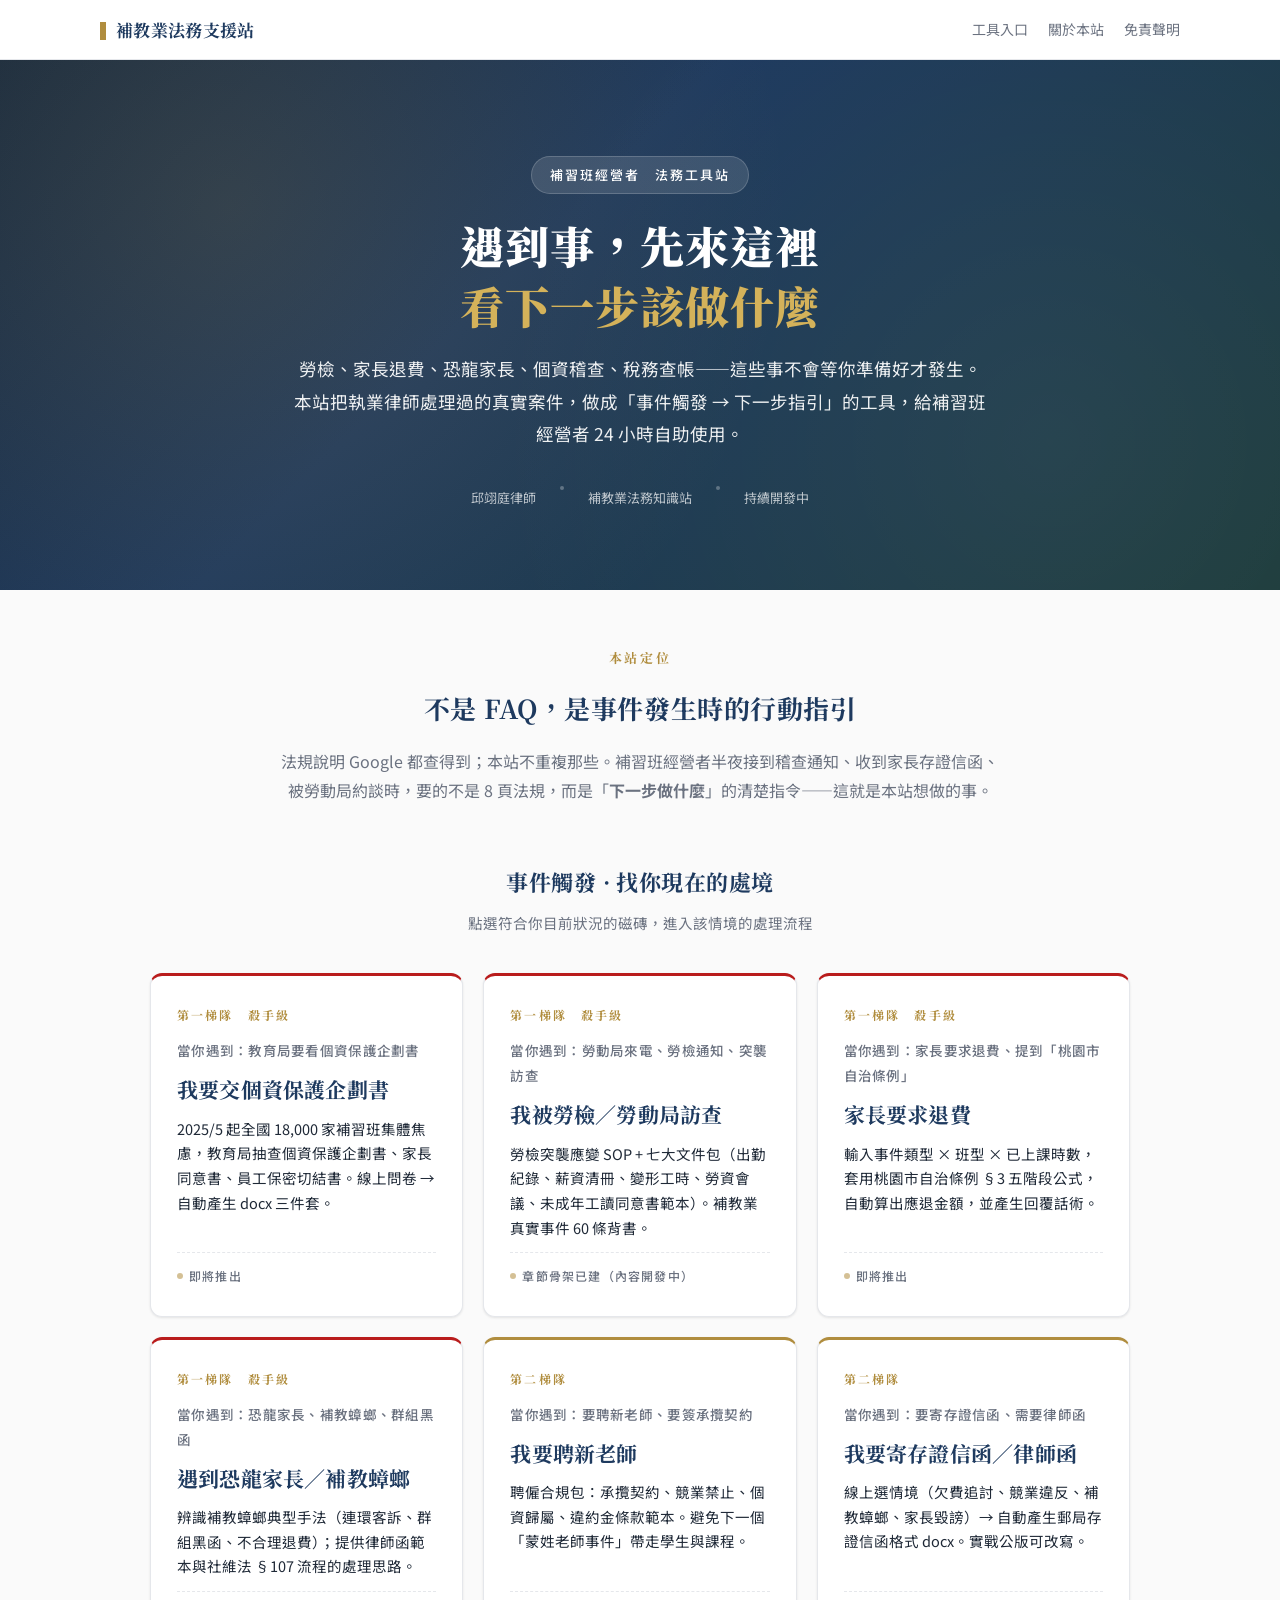
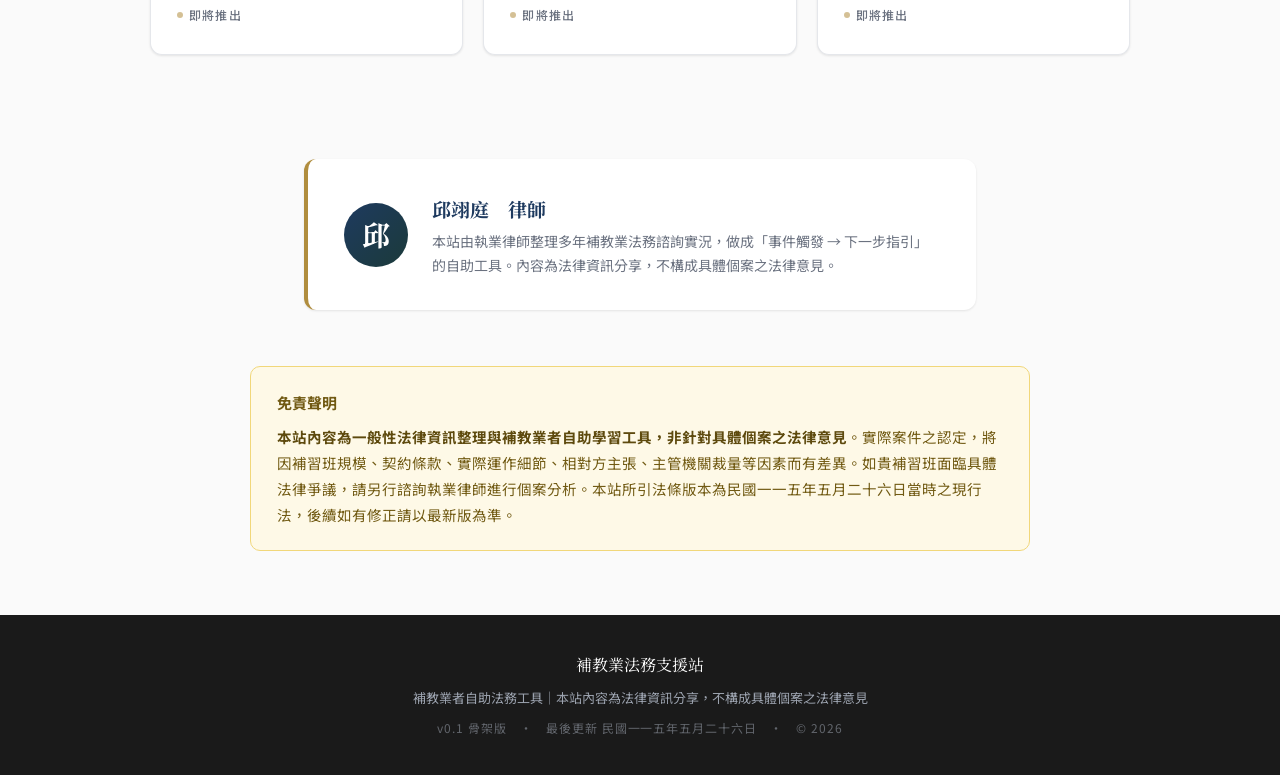
==== index.html @ 1965149a "v0.1 骨架版" ====
<!DOCTYPE html>
<html lang="zh-Hant">
<head>
<meta charset="UTF-8">
<meta name="viewport" content="width=device-width, initial-scale=1.0">
<meta name="description" content="補教業法務支援站——專為補習班經營者設計的法務工具站。遇到勞檢、家長退費、恐龍家長、個資爭議、稅務查帳時，這裡告訴你下一步要做什麼。">
<meta name="keywords" content="補教業,補習班,法務,勞檢,退費,個資,恐龍家長,聘僱,存證信函,稅務,著作權">
<title>補教業法務支援站｜遇事即用的法務工具</title>

<meta property="og:title" content="補教業法務支援站">
<meta property="og:description" content="遇到勞檢、家長退費、恐龍家長、個資爭議？這裡告訴你下一步要做什麼。">
<meta property="og:type" content="website">

<link rel="preconnect" href="https://fonts.googleapis.com">
<link rel="preconnect" href="https://fonts.gstatic.com" crossorigin>
<link href="https://fonts.googleapis.com/css2?family=Noto+Sans+TC:wght@400;500;700&family=Noto+Serif+TC:wght@500;700;900&display=swap" rel="stylesheet">

<style>
:root {
  --color-primary: #1e3a5f;
  --color-primary-dark: #142840;
  --color-primary-light: #2c4f7c;
  --color-secondary: #1b3a3a;
  --color-accent: #b08d3e;
  --color-accent-light: #d4b25a;
  --color-warn: #b91c1c;
  --color-warn-bg: #fef2f2;
  --color-ok: #15803d;
  --color-ok-bg: #f0fdf4;
  --color-test: #92400e;
  --color-test-bg: #fef3c7;
  --color-bg: #fafafa;
  --color-bg-card: #ffffff;
  --color-text: #1f2937;
  --color-text-muted: #6b7280;
  --color-border: #e5e7eb;
  --font-sans: 'Noto Sans TC', -apple-system, BlinkMacSystemFont, 'PingFang TC', 'Microsoft JhengHei', sans-serif;
  --font-serif: 'Noto Serif TC', 'Songti TC', 'PMingLiU', serif;
  --shadow-sm: 0 1px 2px rgba(0,0,0,0.04);
  --shadow-md: 0 1px 3px rgba(0,0,0,0.06), 0 1px 2px rgba(0,0,0,0.04);
  --shadow-lg: 0 10px 25px rgba(0,0,0,0.08), 0 4px 10px rgba(0,0,0,0.04);
}

* { box-sizing: border-box; margin: 0; padding: 0; }
html { scroll-behavior: smooth; }
body {
  font-family: var(--font-sans);
  font-size: 16px;
  line-height: 1.85;
  color: var(--color-text);
  background: var(--color-bg);
  -webkit-font-smoothing: antialiased;
  -moz-osx-font-smoothing: grayscale;
}
a { color: var(--color-primary); }

/* ========== 測試版橫幅 ========== */
.test-banner {
  background: var(--color-test-bg);
  color: var(--color-test);
  border-bottom: 1px solid #f1d77a;
  padding: 8px 24px;
  text-align: center;
  font-size: 13px;
  font-weight: 500;
  letter-spacing: 0.05em;
}
.test-banner strong { font-weight: 700; }

/* ========== navbar ========== */
.navbar {
  position: sticky;
  top: 0;
  background: rgba(255,255,255,0.96);
  backdrop-filter: blur(12px);
  -webkit-backdrop-filter: blur(12px);
  border-bottom: 1px solid var(--color-border);
  z-index: 100;
  padding: 14px 24px;
}
.navbar-inner {
  max-width: 1080px;
  margin: 0 auto;
  display: flex;
  justify-content: space-between;
  align-items: center;
  gap: 16px;
  flex-wrap: wrap;
}
.brand {
  font-family: var(--font-serif);
  font-weight: 700;
  color: var(--color-primary);
  font-size: 17px;
  letter-spacing: 0.02em;
}
.brand .brand-mark {
  display: inline-block;
  width: 6px;
  height: 18px;
  background: var(--color-accent);
  margin-right: 10px;
  vertical-align: -3px;
}
.nav-links {
  display: flex;
  gap: 20px;
  font-size: 14px;
  color: var(--color-text-muted);
}
.nav-links a {
  text-decoration: none;
  color: inherit;
  transition: color 0.15s;
}
.nav-links a:hover { color: var(--color-primary); }

/* ========== hero ========== */
.hero {
  background: linear-gradient(135deg, var(--color-primary-dark) 0%, var(--color-primary) 40%, var(--color-secondary) 100%);
  color: white;
  padding: 96px 24px 80px;
  text-align: center;
  position: relative;
  overflow: hidden;
}
.hero::before {
  content: '';
  position: absolute;
  inset: 0;
  background-image:
    radial-gradient(circle at 18% 28%, rgba(176, 141, 62, 0.18) 0%, transparent 50%),
    radial-gradient(circle at 82% 72%, rgba(255, 255, 255, 0.05) 0%, transparent 50%);
  pointer-events: none;
}
.hero-inner { position: relative; max-width: 860px; margin: 0 auto; }
.hero-logo {
  width: 88px;
  height: 88px;
  margin: 0 auto 24px;
  border: 2px dashed rgba(255,255,255,0.35);
  border-radius: 50%;
  display: flex;
  align-items: center;
  justify-content: center;
  color: rgba(255,255,255,0.5);
  font-size: 12px;
  letter-spacing: 0.1em;
}
.hero-tag {
  display: inline-block;
  background: rgba(255,255,255,0.12);
  border: 1px solid rgba(255,255,255,0.18);
  padding: 6px 18px;
  border-radius: 999px;
  font-size: 13px;
  letter-spacing: 0.15em;
  margin-bottom: 22px;
  font-weight: 500;
}
.hero h1 {
  font-family: var(--font-serif);
  font-size: 44px;
  font-weight: 900;
  line-height: 1.35;
  margin-bottom: 18px;
  letter-spacing: 0.02em;
}
.hero h1 .accent { color: var(--color-accent-light); }
.hero .lead {
  font-size: 17.5px;
  line-height: 1.85;
  opacity: 0.92;
  max-width: 700px;
  margin: 0 auto;
}
.hero-meta {
  margin-top: 36px;
  display: flex;
  justify-content: center;
  gap: 24px;
  font-size: 13px;
  opacity: 0.7;
  flex-wrap: wrap;
}
.hero-meta span { display: flex; align-items: center; gap: 6px; }
.hero-meta .dot { width: 4px; height: 4px; background: white; opacity: 0.4; border-radius: 50%; }

/* ========== 引言區 ========== */
.intro {
  max-width: 780px;
  margin: 0 auto;
  padding: 56px 24px 0;
  text-align: center;
}
.intro-label {
  font-family: var(--font-serif);
  font-size: 13px;
  letter-spacing: 0.2em;
  color: var(--color-accent);
  font-weight: 700;
  margin-bottom: 14px;
}
.intro h2 {
  font-family: var(--font-serif);
  font-size: 26px;
  color: var(--color-primary);
  font-weight: 700;
  margin-bottom: 14px;
  letter-spacing: 0.02em;
}
.intro p {
  font-size: 16px;
  line-height: 1.85;
  color: var(--color-text-muted);
}

/* ========== 磁磚決策樹 ========== */
.tile-section {
  max-width: 1080px;
  margin: 0 auto;
  padding: 56px 24px 64px;
}
.tile-section-title {
  font-family: var(--font-serif);
  font-size: 22px;
  color: var(--color-primary);
  font-weight: 700;
  text-align: center;
  margin-bottom: 8px;
  letter-spacing: 0.02em;
}
.tile-section-sub {
  text-align: center;
  font-size: 14.5px;
  color: var(--color-text-muted);
  margin-bottom: 36px;
}
.tile-grid {
  display: grid;
  grid-template-columns: repeat(auto-fit, minmax(280px, 1fr));
  gap: 20px;
  max-width: 980px;
  margin: 0 auto;
}
.tile {
  background: white;
  border-radius: 12px;
  padding: 28px 26px;
  box-shadow: var(--shadow-md);
  border: 1px solid var(--color-border);
  position: relative;
  transition: transform 0.2s, box-shadow 0.2s;
  display: flex;
  flex-direction: column;
  gap: 12px;
  text-decoration: none;
  color: inherit;
  min-height: 180px;
}
.tile:hover {
  transform: translateY(-3px);
  box-shadow: var(--shadow-lg);
  border-color: var(--color-accent);
}
.tile-tier {
  font-family: var(--font-serif);
  font-size: 12px;
  letter-spacing: 0.18em;
  color: var(--color-accent);
  font-weight: 700;
}
.tile-when {
  font-size: 13.5px;
  color: var(--color-text-muted);
  font-weight: 500;
  letter-spacing: 0.02em;
}
.tile h3 {
  font-family: var(--font-serif);
  font-size: 21px;
  color: var(--color-primary);
  font-weight: 700;
  line-height: 1.4;
  letter-spacing: 0.01em;
}
.tile-desc {
  font-size: 14.5px;
  line-height: 1.7;
  color: var(--color-text);
  flex-grow: 1;
}
.tile-status {
  display: inline-flex;
  align-items: center;
  gap: 6px;
  font-size: 12px;
  letter-spacing: 0.1em;
  color: var(--color-text-muted);
  padding-top: 12px;
  border-top: 1px dashed var(--color-border);
  font-weight: 500;
}
.tile-status .dot {
  width: 6px;
  height: 6px;
  border-radius: 50%;
  background: var(--color-accent);
  opacity: 0.55;
}
.tile.tier-1 { border-top: 3px solid var(--color-warn); }
.tile.tier-2 { border-top: 3px solid var(--color-accent); }

/* ========== 律師署名區 ========== */
.lawyer-card {
  max-width: 720px;
  margin: 0 auto;
  padding: 40px 24px 0;
}
.lawyer-card-inner {
  background: white;
  border-radius: 12px;
  padding: 32px 36px;
  box-shadow: var(--shadow-md);
  border-left: 4px solid var(--color-accent);
  display: flex;
  gap: 24px;
  align-items: center;
  flex-wrap: wrap;
}
.lawyer-avatar {
  width: 64px;
  height: 64px;
  border-radius: 50%;
  background: linear-gradient(135deg, var(--color-primary), var(--color-secondary));
  color: white;
  font-family: var(--font-serif);
  font-size: 28px;
  font-weight: 700;
  display: flex;
  align-items: center;
  justify-content: center;
  flex-shrink: 0;
}
.lawyer-info { flex: 1; min-width: 200px; }
.lawyer-name {
  font-family: var(--font-serif);
  font-size: 19px;
  color: var(--color-primary);
  font-weight: 700;
  margin-bottom: 4px;
}
.lawyer-role {
  font-size: 14px;
  color: var(--color-text-muted);
  line-height: 1.7;
}

/* ========== 免責 ========== */
.disclaimer {
  background: #fef9e7;
  border: 1px solid #f1d77a;
  border-radius: 10px;
  padding: 22px 26px;
  margin: 56px auto 0;
  max-width: 780px;
  font-size: 14.5px;
  line-height: 1.8;
  color: #715a13;
}
.disclaimer strong { color: #5e4a0e; }
.disclaimer-title {
  font-weight: 700;
  display: block;
  margin-bottom: 8px;
  font-size: 15px;
}

/* ========== Footer ========== */
footer {
  background: #1a1a1a;
  color: #9ca3af;
  padding: 36px 24px;
  text-align: center;
  font-size: 13px;
  line-height: 1.8;
  margin-top: 64px;
}
footer .footer-brand {
  color: white;
  font-family: var(--font-serif);
  font-size: 16px;
  margin-bottom: 6px;
}
footer .footer-version {
  margin-top: 8px;
  opacity: 0.55;
  font-size: 12px;
  letter-spacing: 0.08em;
}

/* ========== 響應式 ========== */
@media (max-width: 720px) {
  .hero { padding: 64px 20px 56px; }
  .hero h1 { font-size: 30px; }
  .hero .lead { font-size: 16px; }
  .intro h2 { font-size: 22px; }
  .tile-grid { grid-template-columns: 1fr; gap: 14px; }
  .tile { padding: 22px 20px; min-height: auto; }
  .nav-links { display: none; }
  .lawyer-card-inner { padding: 24px; gap: 16px; }
  .test-banner { font-size: 12px; padding: 7px 16px; }
}

@media print {
  .navbar, footer, .test-banner { display: none; }
  body { background: white; }
  .hero { background: white; color: black; padding: 32px 0; }
  .hero::before { display: none; }
  .hero h1, .hero .lead, .hero-tag, .hero-meta { color: black; opacity: 1; }
  .tile { box-shadow: none; border: 1px solid #ccc; break-inside: avoid; }
}
</style>
</head>
<body>

<nav class="navbar">
  <div class="navbar-inner">
    <div class="brand"><span class="brand-mark"></span>補教業法務支援站</div>
    <div class="nav-links">
      <a href="#tiles">工具入口</a>
      <a href="#lawyer">關於本站</a>
      <a href="#disclaimer">免責聲明</a>
    </div>
  </div>
</nav>

<header class="hero">
  <div class="hero-inner">
    <div class="hero-tag">補習班經營者　法務工具站</div>
    <h1>遇到事，先來這裡<br><span class="accent">看下一步該做什麼</span></h1>
    <p class="lead">勞檢、家長退費、恐龍家長、個資稽查、稅務查帳——這些事不會等你準備好才發生。本站把執業律師處理過的真實案件，做成「事件觸發 → 下一步指引」的工具，給補習班經營者 24 小時自助使用。</p>
    <div class="hero-meta">
      <span>邱翊庭律師</span>
      <span class="dot"></span>
      <span>補教業法務知識站</span>
      <span class="dot"></span>
      <span>持續開發中</span>
    </div>
  </div>
</header>

<section class="intro">
  <div class="intro-label">本站定位</div>
  <h2>不是 FAQ，是事件發生時的行動指引</h2>
  <p>法規說明 Google 都查得到；本站不重複那些。補習班經營者半夜接到稽查通知、收到家長存證信函、被勞動局約談時，要的不是 8 頁法規，而是「<strong>下一步做什麼</strong>」的清楚指令——這就是本站想做的事。</p>
</section>

<section class="tile-section" id="tiles">
  <h2 class="tile-section-title">事件觸發 · 找你現在的處境</h2>
  <p class="tile-section-sub">點選符合你目前狀況的磁磚，進入該情境的處理流程</p>

  <div class="tile-grid">

    <a class="tile tier-1" href="./privacy-plan.html">
      <div class="tile-tier">第一梯隊　殺手級</div>
      <div class="tile-when">當你遇到：教育局要看個資保護企劃書</div>
      <h3>我要交個資保護企劃書</h3>
      <p class="tile-desc">2025/5 起全國 18,000 家補習班集體焦慮，教育局抽查個資保護企劃書、家長同意書、員工保密切結書。線上問卷 → 自動產生 docx 三件套。</p>
      <span class="tile-status"><span class="dot"></span>即將推出</span>
    </a>

    <a class="tile tier-1" href="./labor-check.html">
      <div class="tile-tier">第一梯隊　殺手級</div>
      <div class="tile-when">當你遇到：勞動局來電、勞檢通知、突襲訪查</div>
      <h3>我被勞檢／勞動局訪查</h3>
      <p class="tile-desc">勞檢突襲應變 SOP + 七大文件包（出勤紀錄、薪資清冊、變形工時、勞資會議、未成年工讀同意書範本）。補教業真實事件 60 條背書。</p>
      <span class="tile-status"><span class="dot"></span>章節骨架已建（內容開發中）</span>
    </a>

    <a class="tile tier-1" href="./refund-calc.html">
      <div class="tile-tier">第一梯隊　殺手級</div>
      <div class="tile-when">當你遇到：家長要求退費、提到「桃園市自治條例」</div>
      <h3>家長要求退費</h3>
      <p class="tile-desc">輸入事件類型 × 班型 × 已上課時數，套用桃園市自治條例 §3 五階段公式，自動算出應退金額，並產生回覆話術。</p>
      <span class="tile-status"><span class="dot"></span>即將推出</span>
    </a>

    <a class="tile tier-1" href="./parent-shield.html">
      <div class="tile-tier">第一梯隊　殺手級</div>
      <div class="tile-when">當你遇到：恐龍家長、補教蟑螂、群組黑函</div>
      <h3>遇到恐龍家長／補教蟑螂</h3>
      <p class="tile-desc">辨識補教蟑螂典型手法（連環客訴、群組黑函、不合理退費）；提供律師函範本與社維法 §107 流程的處理思路。</p>
      <span class="tile-status"><span class="dot"></span>即將推出</span>
    </a>

    <a class="tile tier-2" href="./hiring-pack.html">
      <div class="tile-tier">第二梯隊</div>
      <div class="tile-when">當你遇到：要聘新老師、要簽承攬契約</div>
      <h3>我要聘新老師</h3>
      <p class="tile-desc">聘僱合規包：承攬契約、競業禁止、個資歸屬、違約金條款範本。避免下一個「蒙姓老師事件」帶走學生與課程。</p>
      <span class="tile-status"><span class="dot"></span>即將推出</span>
    </a>

    <a class="tile tier-2" href="./legal-letter.html">
      <div class="tile-tier">第二梯隊</div>
      <div class="tile-when">當你遇到：要寄存證信函、需要律師函</div>
      <h3>我要寄存證信函／律師函</h3>
      <p class="tile-desc">線上選情境（欠費追討、競業違反、補教蟑螂、家長毀謗）→ 自動產生郵局存證信函格式 docx。實戰公版可改寫。</p>
      <span class="tile-status"><span class="dot"></span>即將推出</span>
    </a>

  </div>
</section>

<section class="lawyer-card" id="lawyer">
  <div class="lawyer-card-inner">
    <div class="lawyer-avatar">邱</div>
    <div class="lawyer-info">
      <div class="lawyer-name">邱翊庭　律師</div>
      <div class="lawyer-role">本站由執業律師整理多年補教業法務諮詢實況，做成「事件觸發 → 下一步指引」的自助工具。內容為法律資訊分享，不構成具體個案之法律意見。</div>
    </div>
  </div>
</section>

<div class="disclaimer" id="disclaimer">
  <span class="disclaimer-title">免責聲明</span>
  <strong>本站內容為一般性法律資訊整理與補教業者自助學習工具，非針對具體個案之法律意見</strong>。實際案件之認定，將因補習班規模、契約條款、實際運作細節、相對方主張、主管機關裁量等因素而有差異。如貴補習班面臨具體法律爭議，請另行諮詢執業律師進行個案分析。本站所引法條版本為民國一一五年五月二十六日當時之現行法，後續如有修正請以最新版為準。
</div>

<footer>
  <div class="footer-brand">補教業法務支援站</div>
  <p>補教業者自助法務工具｜本站內容為法律資訊分享，不構成具體個案之法律意見</p>
  <p class="footer-version">v0.1 骨架版　·　最後更新 民國一一五年五月二十六日　·　© 2026</p>
</footer>

</body>
</html>
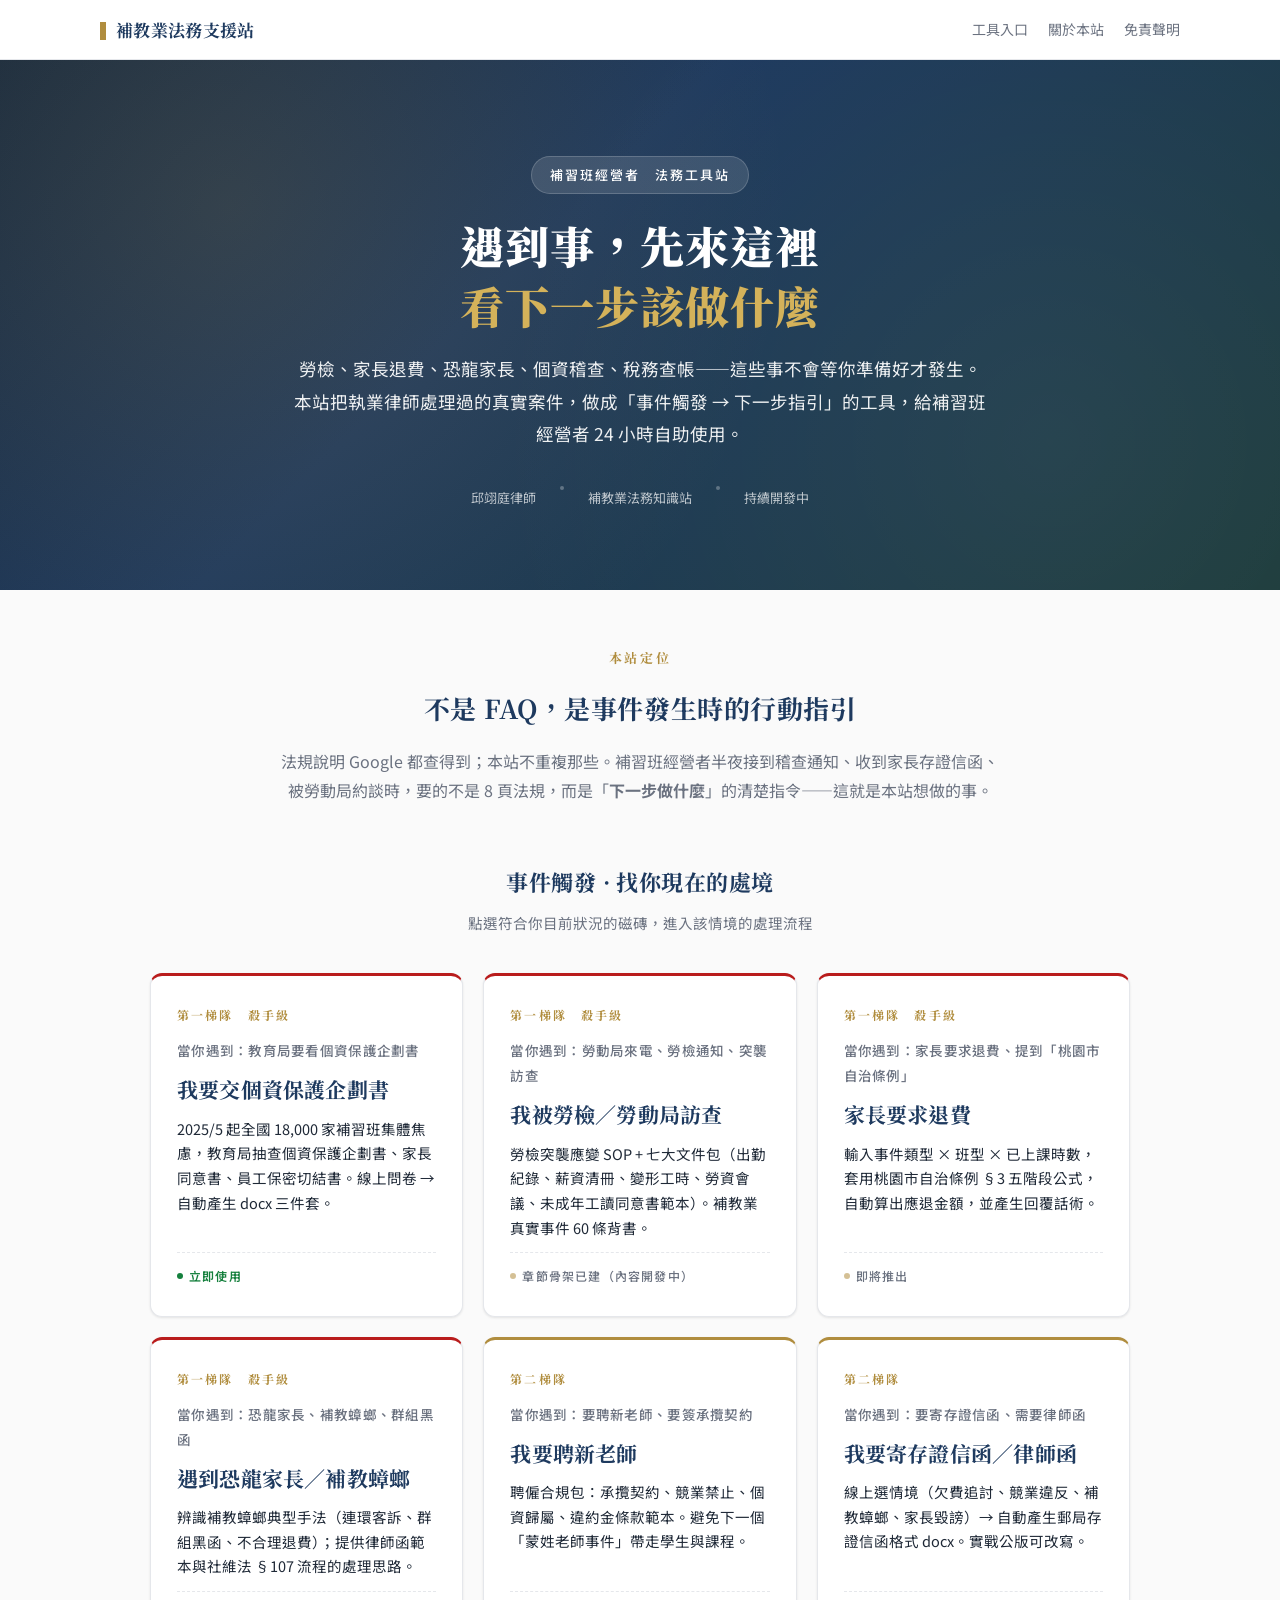
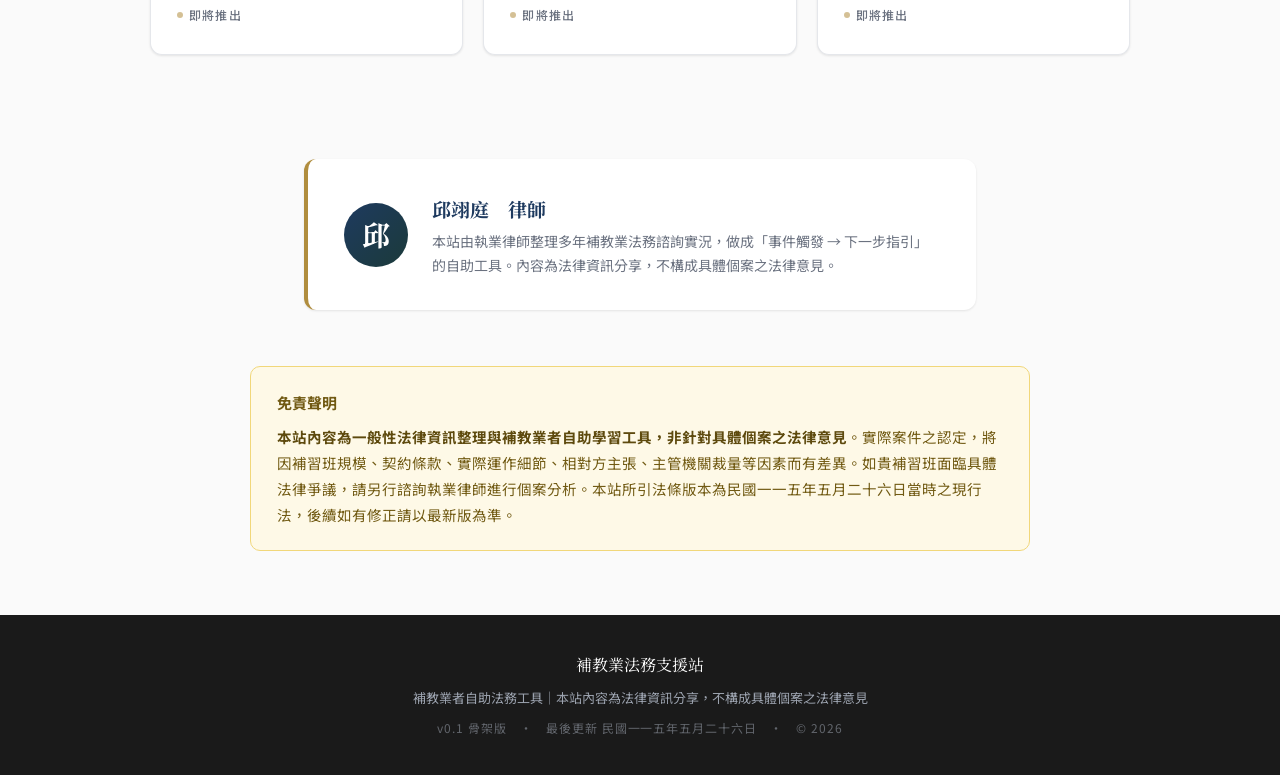
==== commit 3ee1fff3: "Activate privacy-plan tile (即將推出 → 立即使用)" ====
--- a/index.html
+++ b/index.html
@@ -308,6 +308,8 @@
   background: var(--color-accent);
   opacity: 0.55;
 }
+.tile-status.active { color: var(--color-ok); font-weight: 600; }
+.tile-status.active .dot { background: var(--color-ok); opacity: 1; }
 .tile.tier-1 { border-top: 3px solid var(--color-warn); }
 .tile.tier-2 { border-top: 3px solid var(--color-accent); }
 
@@ -467,7 +469,7 @@
       <div class="tile-when">當你遇到：教育局要看個資保護企劃書</div>
       <h3>我要交個資保護企劃書</h3>
       <p class="tile-desc">2025/5 起全國 18,000 家補習班集體焦慮，教育局抽查個資保護企劃書、家長同意書、員工保密切結書。線上問卷 → 自動產生 docx 三件套。</p>
-      <span class="tile-status"><span class="dot"></span>即將推出</span>
+      <span class="tile-status active"><span class="dot"></span>立即使用</span>
     </a>
 
     <a class="tile tier-1" href="./labor-check.html">
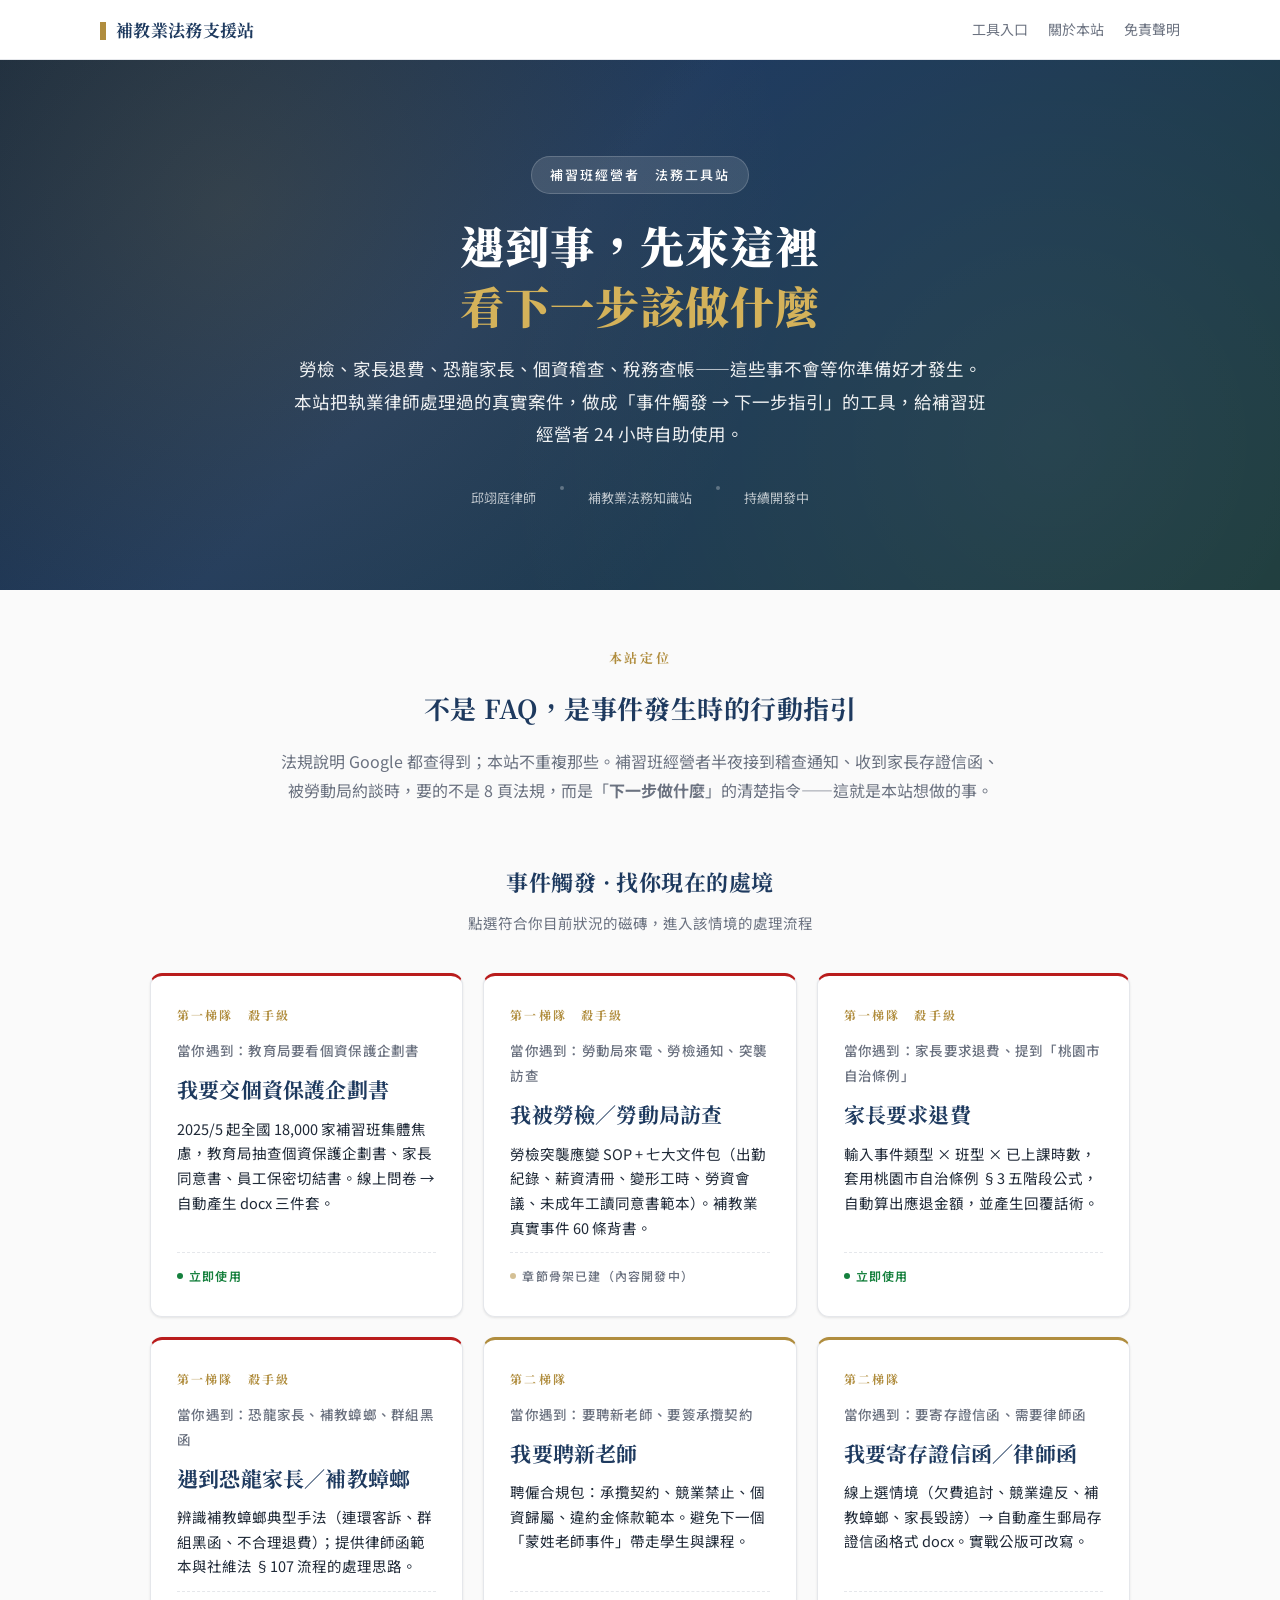
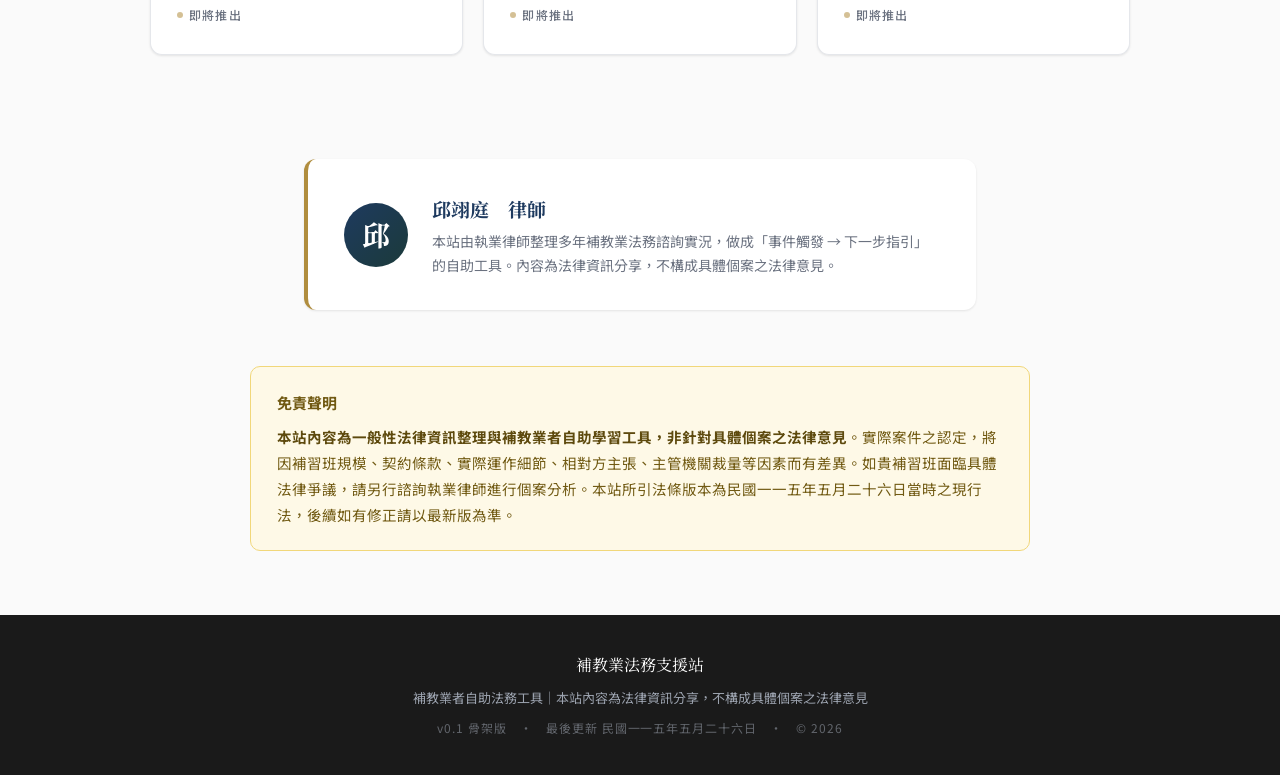
==== commit b4fdc1bb: "Add refund calculator + activate refund tile" ====
--- a/index.html
+++ b/index.html
@@ -485,7 +485,7 @@
       <div class="tile-when">當你遇到：家長要求退費、提到「桃園市自治條例」</div>
       <h3>家長要求退費</h3>
       <p class="tile-desc">輸入事件類型 × 班型 × 已上課時數，套用桃園市自治條例 §3 五階段公式，自動算出應退金額，並產生回覆話術。</p>
-      <span class="tile-status"><span class="dot"></span>即將推出</span>
+      <span class="tile-status active"><span class="dot"></span>立即使用</span>
     </a>
 
     <a class="tile tier-1" href="./parent-shield.html">
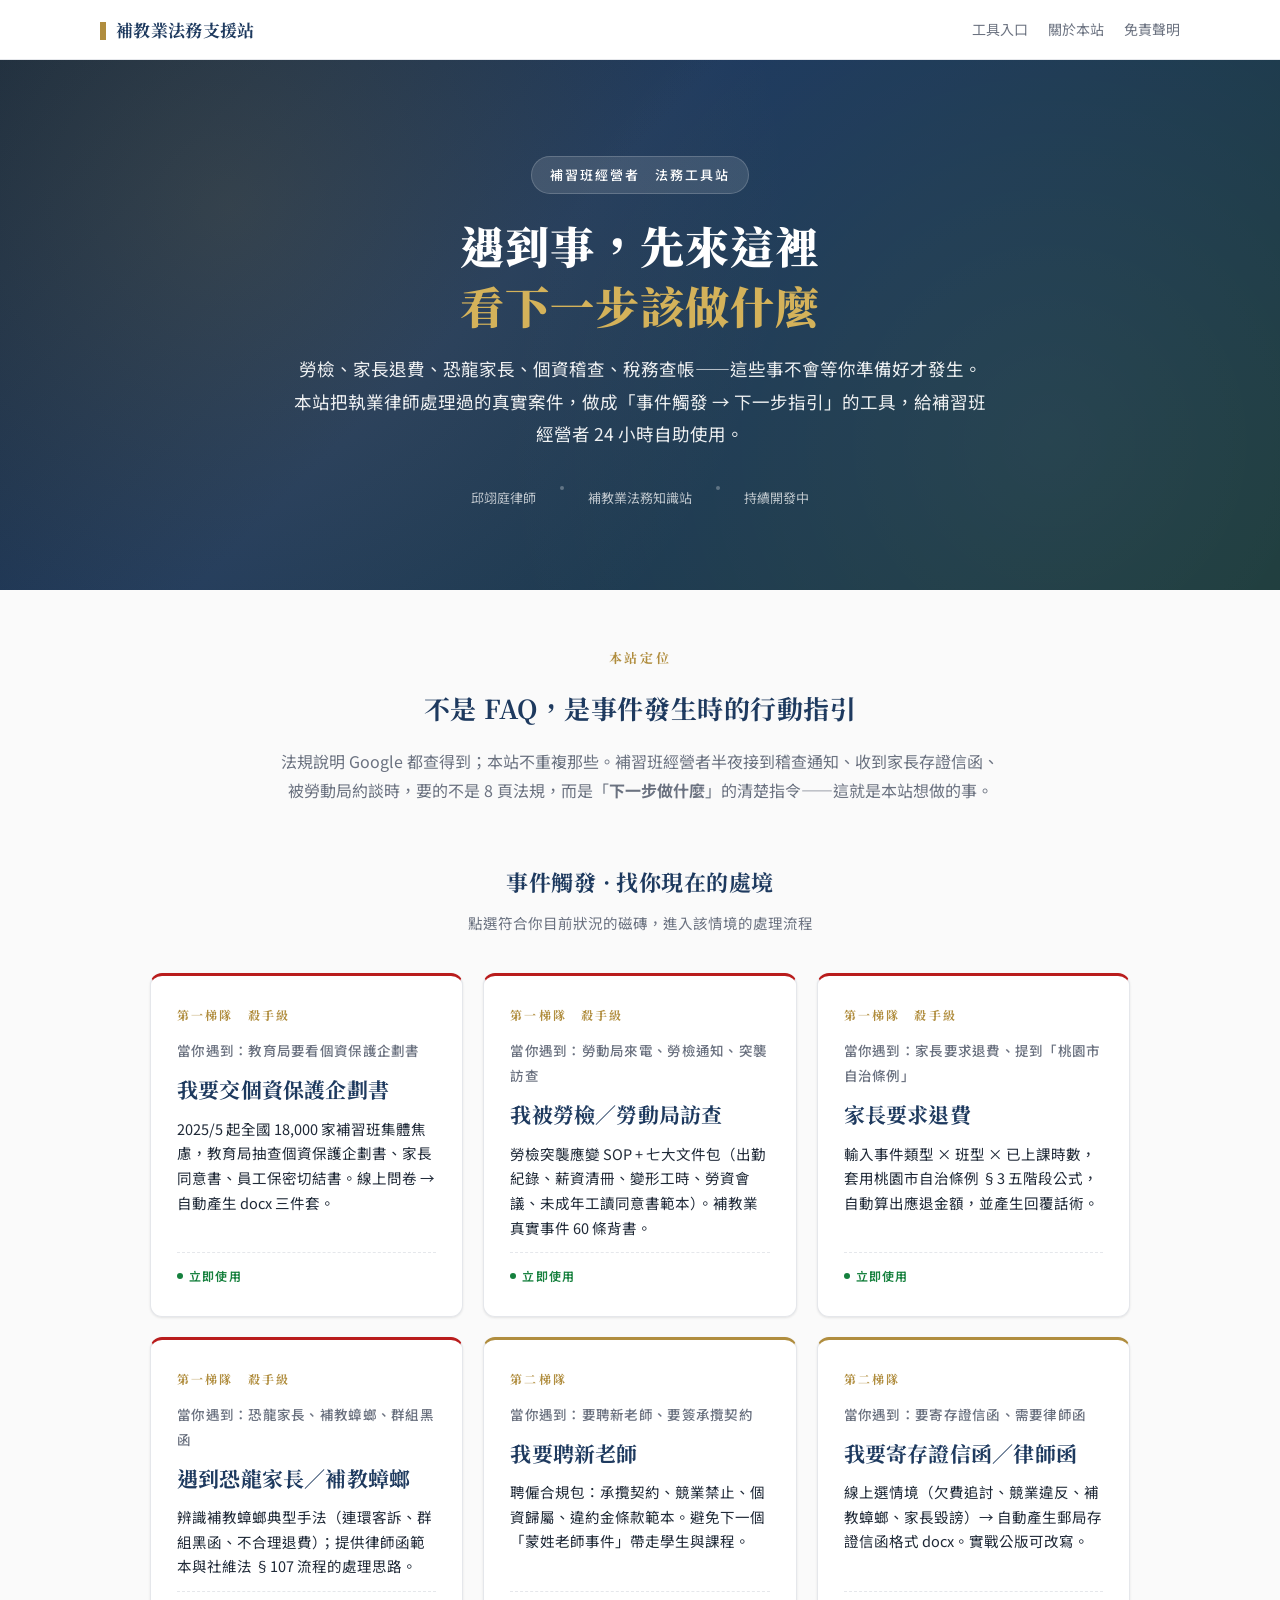
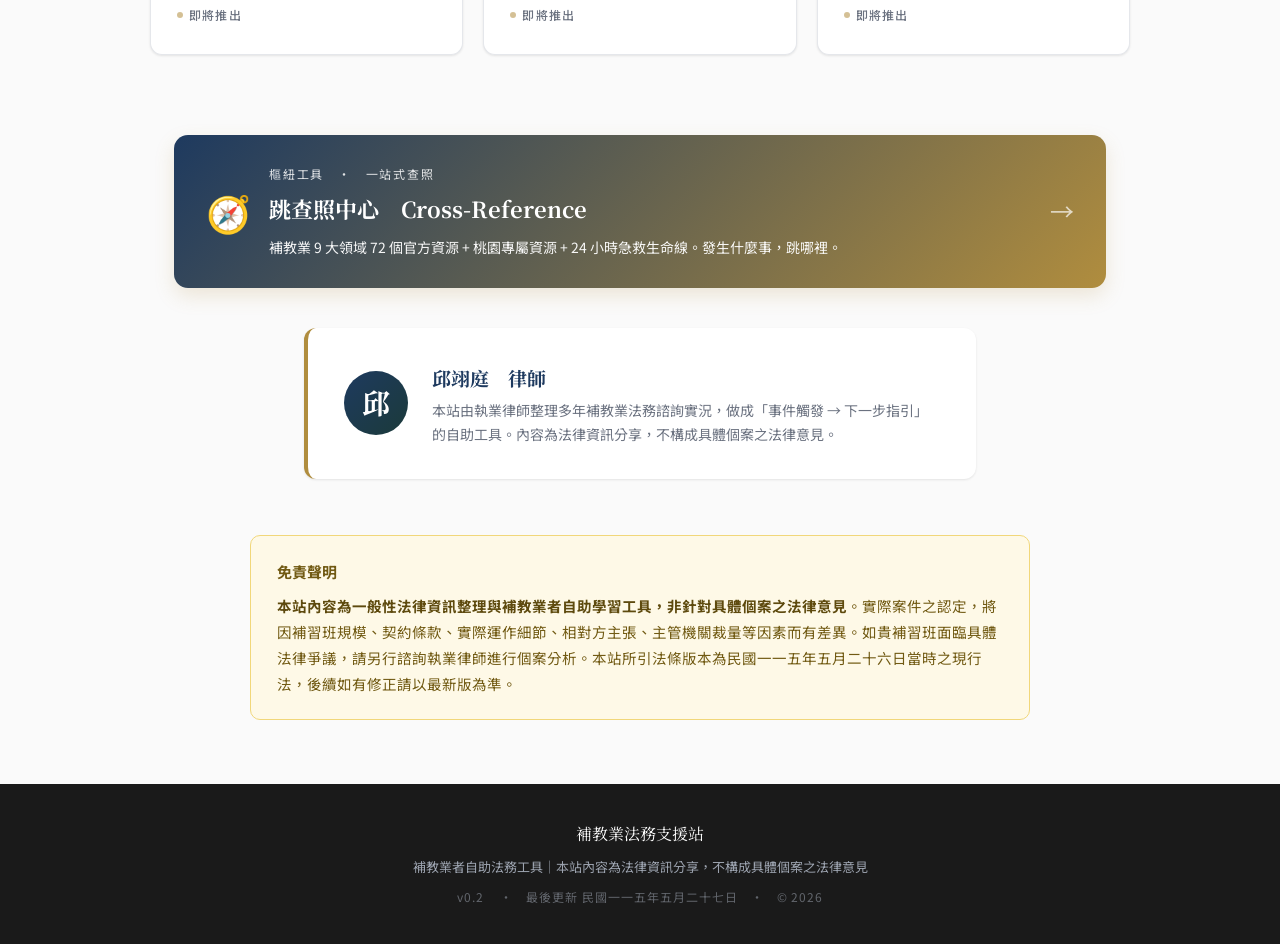
==== commit 2daa84ba: "W83e: labor v1.0 完整版 + 新增 cross-check 跳查照中心 + index v0.2 - labor-check.html: 用 A2 DR 18,909 字填實 7 章（" ====
--- a/index.html
+++ b/index.html
@@ -477,7 +477,7 @@
       <div class="tile-when">當你遇到：勞動局來電、勞檢通知、突襲訪查</div>
       <h3>我被勞檢／勞動局訪查</h3>
       <p class="tile-desc">勞檢突襲應變 SOP + 七大文件包（出勤紀錄、薪資清冊、變形工時、勞資會議、未成年工讀同意書範本）。補教業真實事件 60 條背書。</p>
-      <span class="tile-status"><span class="dot"></span>章節骨架已建（內容開發中）</span>
+      <span class="tile-status active"><span class="dot"></span>立即使用</span>
     </a>
 
     <a class="tile tier-1" href="./refund-calc.html">
@@ -513,6 +513,21 @@
     </a>
 
   </div>
+</section>
+
+<!-- 跳查照中心橫向入口（樞紐工具，不屬於事件觸發磁磚） -->
+<section style="max-width: 980px; margin: 16px auto 0; padding: 0 24px;">
+  <a href="./cross-check.html" style="display: block; background: linear-gradient(135deg, #1e3a5f 0%, #b08d3e 100%); color: white; padding: 28px 32px; border-radius: 14px; text-decoration: none; box-shadow: 0 8px 20px rgba(176,141,62,0.18); transition: transform 0.15s, box-shadow 0.15s;" onmouseover="this.style.transform='translateY(-2px)';this.style.boxShadow='0 12px 28px rgba(176,141,62,0.28)'" onmouseout="this.style.transform='translateY(0)';this.style.boxShadow='0 8px 20px rgba(176,141,62,0.18)'">
+    <div style="display: flex; align-items: center; gap: 18px; flex-wrap: wrap;">
+      <div style="font-size: 36px; line-height: 1;">🧭</div>
+      <div style="flex: 1; min-width: 240px;">
+        <div style="font-size: 12px; letter-spacing: 0.15em; opacity: 0.85; margin-bottom: 4px;">樞紐工具　·　一站式查照</div>
+        <div style="font-family: 'Noto Serif TC', serif; font-size: 22px; font-weight: 700; margin-bottom: 6px;">跳查照中心　Cross-Reference</div>
+        <div style="font-size: 14px; line-height: 1.7; opacity: 0.95;">補教業 9 大領域 72 個官方資源 + 桃園專屬資源 + 24 小時急救生命線。發生什麼事，跳哪裡。</div>
+      </div>
+      <div style="font-size: 24px; opacity: 0.7;">→</div>
+    </div>
+  </a>
 </section>
 
 <section class="lawyer-card" id="lawyer">
@@ -533,7 +548,7 @@
 <footer>
   <div class="footer-brand">補教業法務支援站</div>
   <p>補教業者自助法務工具｜本站內容為法律資訊分享，不構成具體個案之法律意見</p>
-  <p class="footer-version">v0.1 骨架版　·　最後更新 民國一一五年五月二十六日　·　© 2026</p>
+  <p class="footer-version">v0.2 　·　最後更新 民國一一五年五月二十七日　·　© 2026</p>
 </footer>
 
 </body>
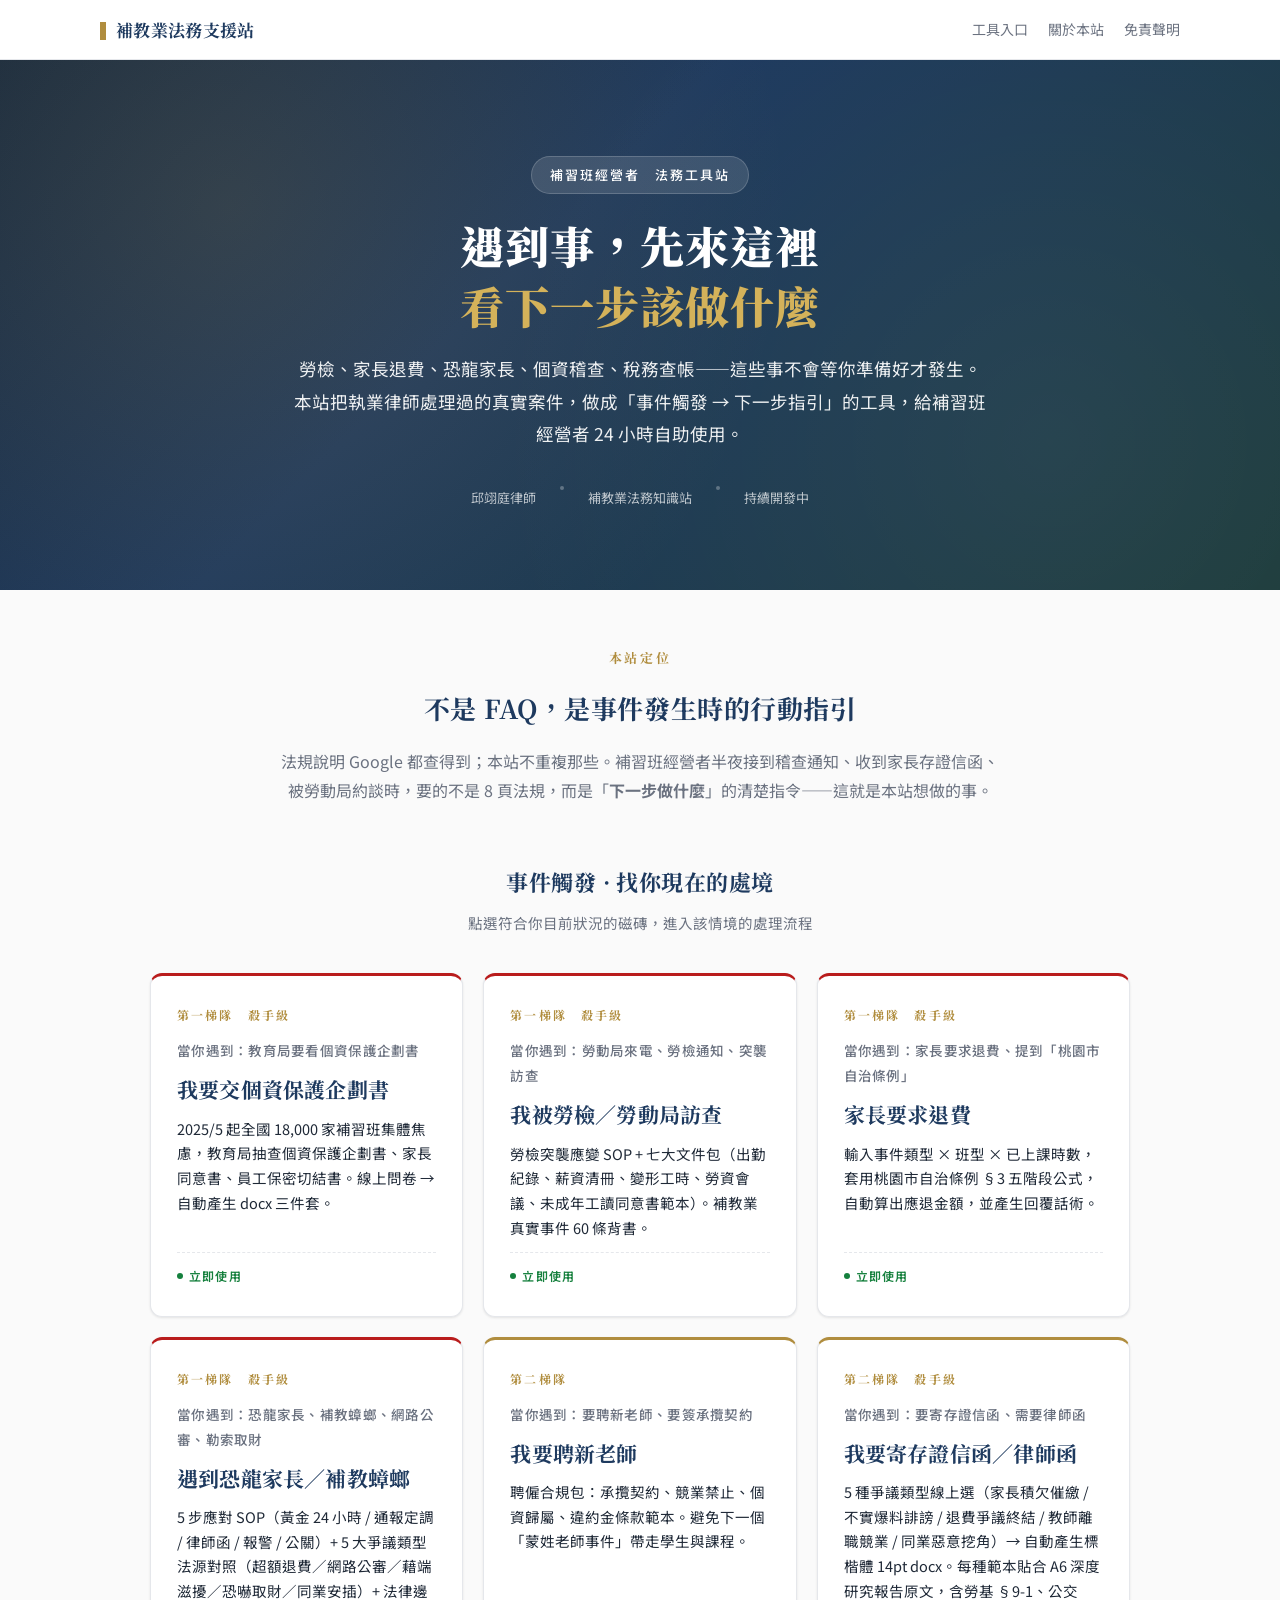
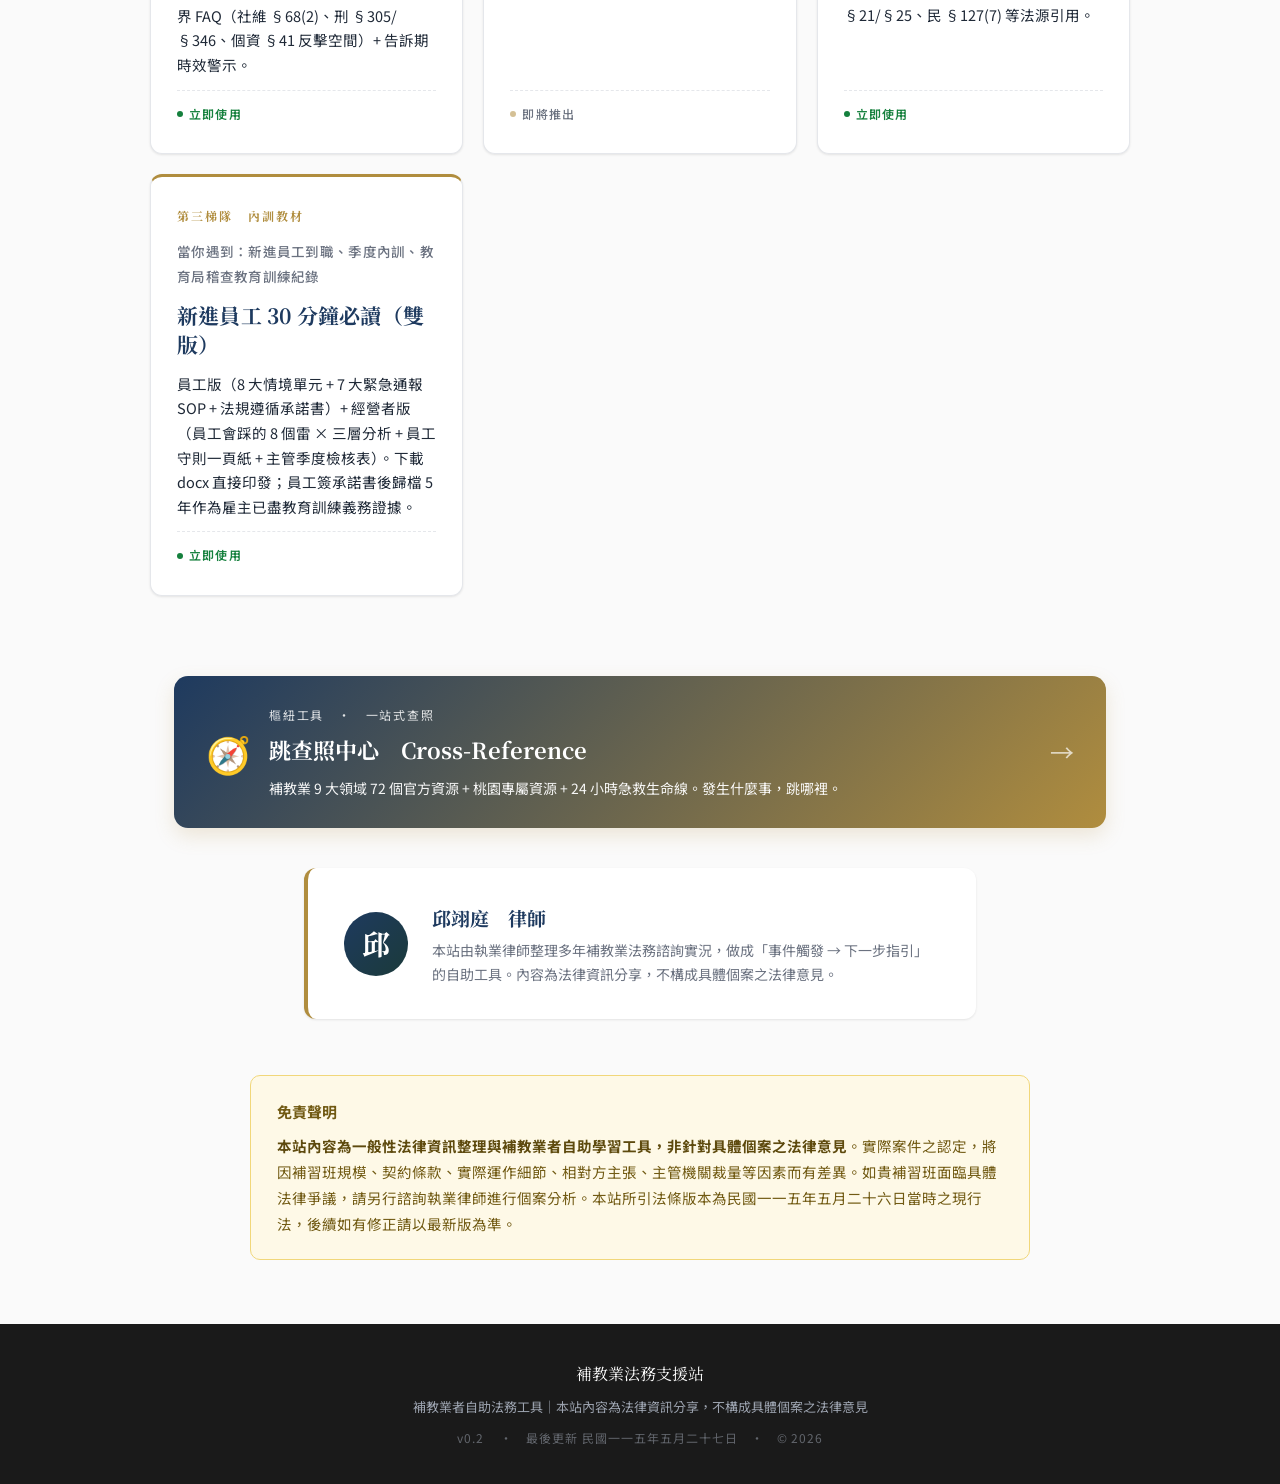
==== commit 8c7bafa7: "W84 新增三個工具頁：D 恐龍家長指南／A6 律師函產生器／B1 新進員工必讀 - dragon-parent.html：恐龍家長／補教蟑螂應對指南（5 步 SOP + 5 大爭議卡 + 法律邊界 " ====
--- a/index.html
+++ b/index.html
@@ -488,12 +488,12 @@
       <span class="tile-status active"><span class="dot"></span>立即使用</span>
     </a>
 
-    <a class="tile tier-1" href="./parent-shield.html">
+    <a class="tile tier-1" href="./dragon-parent.html">
       <div class="tile-tier">第一梯隊　殺手級</div>
-      <div class="tile-when">當你遇到：恐龍家長、補教蟑螂、群組黑函</div>
+      <div class="tile-when">當你遇到：恐龍家長、補教蟑螂、網路公審、勒索取財</div>
       <h3>遇到恐龍家長／補教蟑螂</h3>
-      <p class="tile-desc">辨識補教蟑螂典型手法（連環客訴、群組黑函、不合理退費）；提供律師函範本與社維法 §107 流程的處理思路。</p>
-      <span class="tile-status"><span class="dot"></span>即將推出</span>
+      <p class="tile-desc">5 步應對 SOP（黃金 24 小時 / 通報定調 / 律師函 / 報警 / 公關）+ 5 大爭議類型法源對照（超額退費／網路公審／藉端滋擾／恐嚇取財／同業安插）+ 法律邊界 FAQ（社維 §68(2)、刑 §305/§346、個資 §41 反擊空間）+ 告訴期時效警示。</p>
+      <span class="tile-status active"><span class="dot"></span>立即使用</span>
     </a>
 
     <a class="tile tier-2" href="./hiring-pack.html">
@@ -504,12 +504,20 @@
       <span class="tile-status"><span class="dot"></span>即將推出</span>
     </a>
 
-    <a class="tile tier-2" href="./legal-letter.html">
-      <div class="tile-tier">第二梯隊</div>
+    <a class="tile tier-2" href="./attorney-letter-form.html">
+      <div class="tile-tier">第二梯隊　殺手級</div>
       <div class="tile-when">當你遇到：要寄存證信函、需要律師函</div>
       <h3>我要寄存證信函／律師函</h3>
-      <p class="tile-desc">線上選情境（欠費追討、競業違反、補教蟑螂、家長毀謗）→ 自動產生郵局存證信函格式 docx。實戰公版可改寫。</p>
-      <span class="tile-status"><span class="dot"></span>即將推出</span>
+      <p class="tile-desc">5 種爭議類型線上選（家長積欠催繳 / 不實爆料誹謗 / 退費爭議終結 / 教師離職競業 / 同業惡意挖角）→ 自動產生標楷體 14pt docx。每種範本貼合 A6 深度研究報告原文，含勞基 §9-1、公交 §21/§25、民 §127(7) 等法源引用。</p>
+      <span class="tile-status active"><span class="dot"></span>立即使用</span>
+    </a>
+
+    <a class="tile tier-2" href="./onboarding.html">
+      <div class="tile-tier">第三梯隊　內訓教材</div>
+      <div class="tile-when">當你遇到：新進員工到職、季度內訓、教育局稽查教育訓練紀錄</div>
+      <h3>新進員工 30 分鐘必讀（雙版）</h3>
+      <p class="tile-desc">員工版（8 大情境單元 + 7 大緊急通報 SOP + 法規遵循承諾書）+ 經營者版（員工會踩的 8 個雷 × 三層分析 + 員工守則一頁紙 + 主管季度檢核表）。下載 docx 直接印發；員工簽承諾書後歸檔 5 年作為雇主已盡教育訓練義務證據。</p>
+      <span class="tile-status active"><span class="dot"></span>立即使用</span>
     </a>
 
   </div>
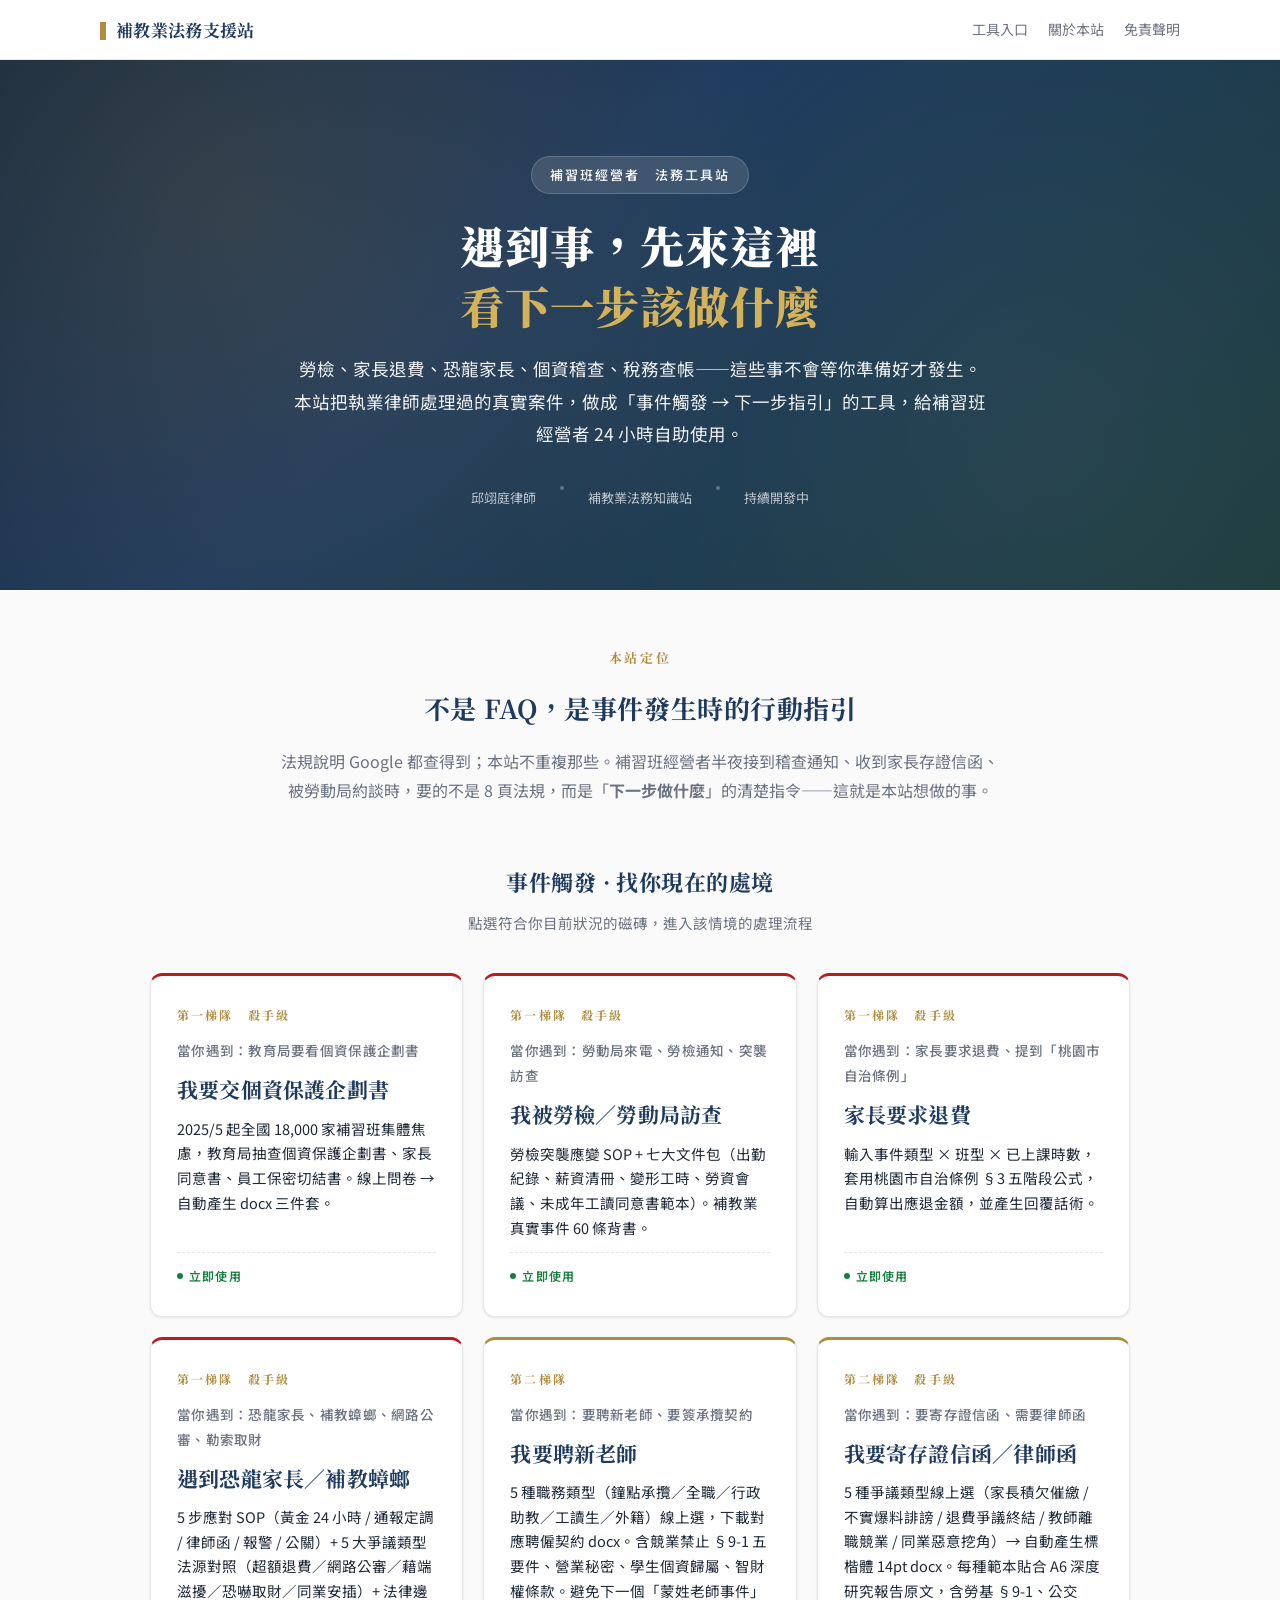
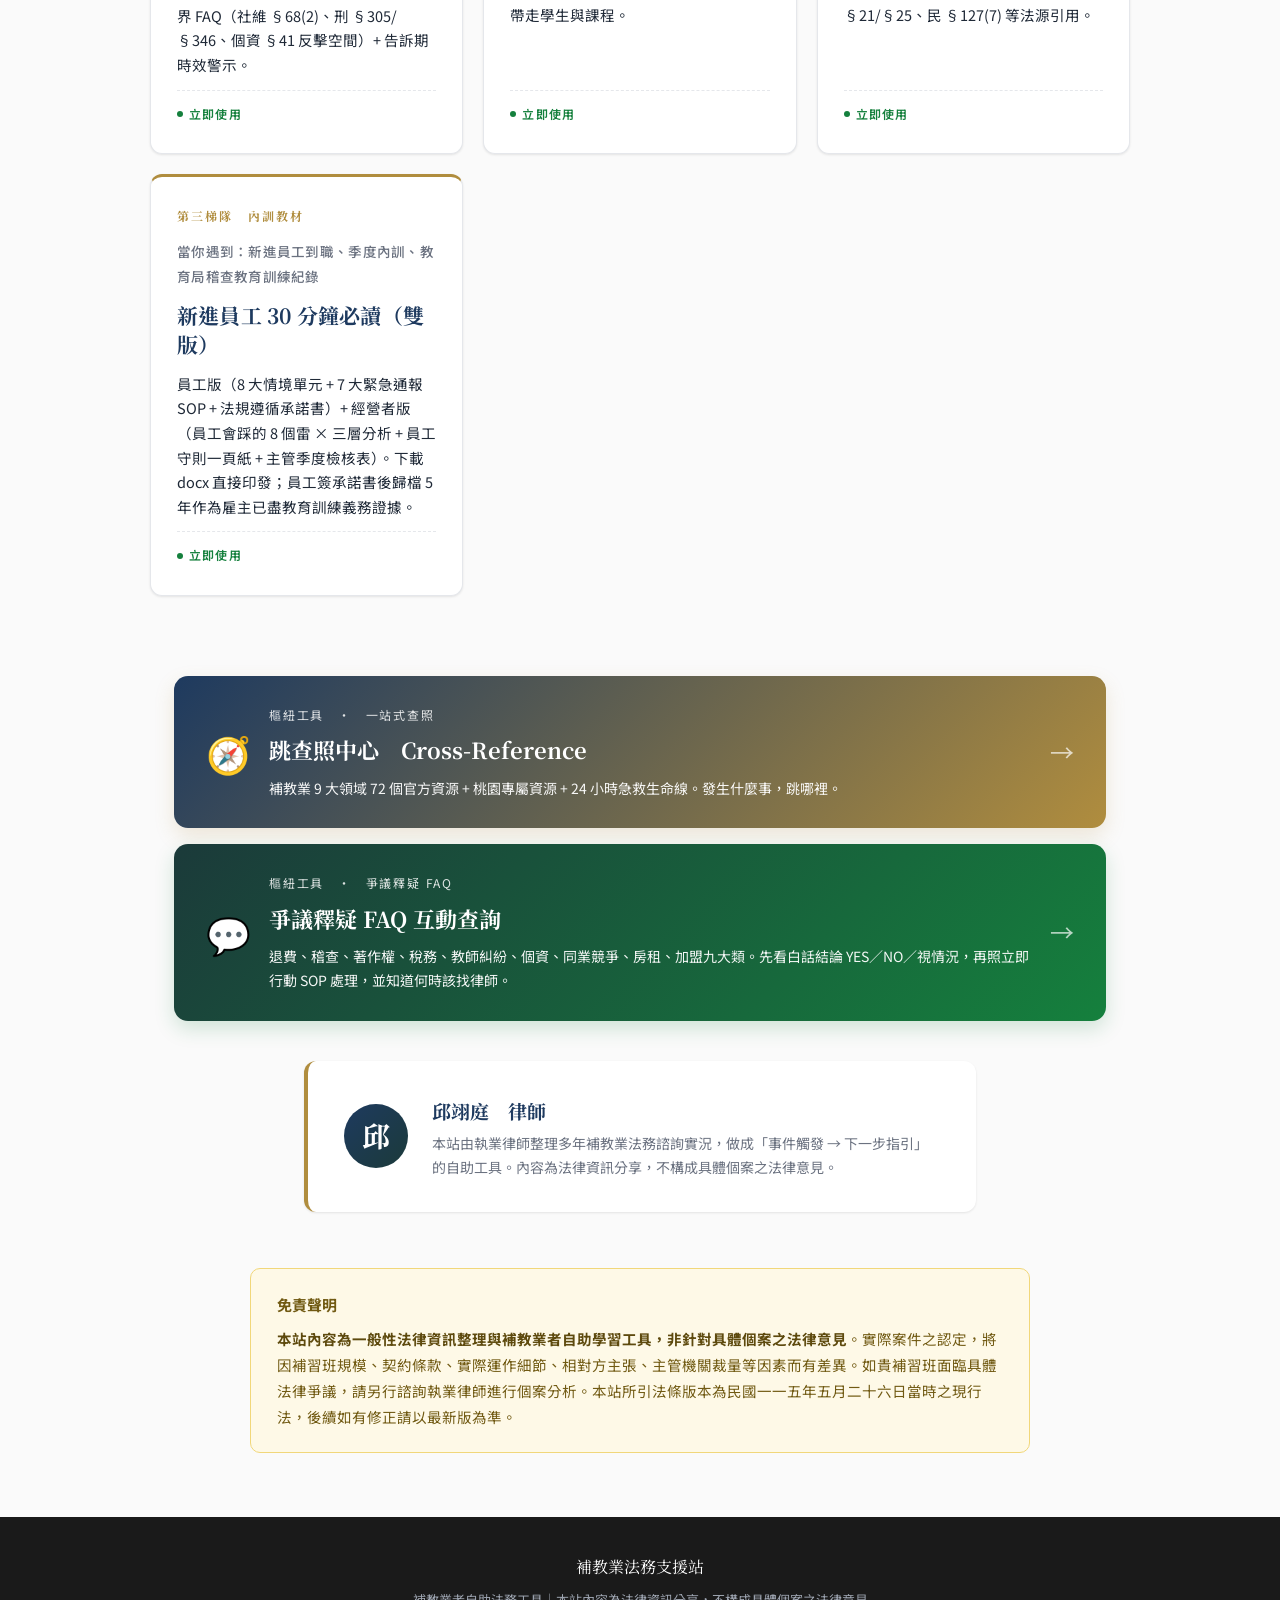
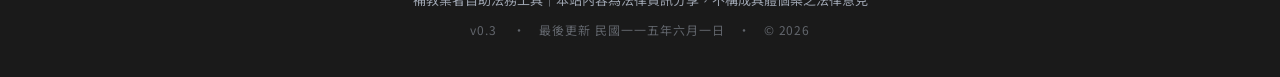
==== commit 25053066: "W92 新增 A5 聘僱合規包 + C2 爭議釋疑 FAQ；清除 docx/HTML 內部代號洩漏" ====
--- a/index.html
+++ b/index.html
@@ -500,8 +500,8 @@
       <div class="tile-tier">第二梯隊</div>
       <div class="tile-when">當你遇到：要聘新老師、要簽承攬契約</div>
       <h3>我要聘新老師</h3>
-      <p class="tile-desc">聘僱合規包：承攬契約、競業禁止、個資歸屬、違約金條款範本。避免下一個「蒙姓老師事件」帶走學生與課程。</p>
-      <span class="tile-status"><span class="dot"></span>即將推出</span>
+      <p class="tile-desc">5 種職務類型（鐘點承攬／全職／行政助教／工讀生／外籍）線上選，下載對應聘僱契約 docx。含競業禁止 §9-1 五要件、營業秘密、學生個資歸屬、智財權條款。避免下一個「蒙姓老師事件」帶走學生與課程。</p>
+      <span class="tile-status active"><span class="dot"></span>立即使用</span>
     </a>
 
     <a class="tile tier-2" href="./attorney-letter-form.html">
@@ -538,6 +538,21 @@
   </a>
 </section>
 
+<!-- 爭議釋疑 FAQ 樞紐入口（查詢型工具，不屬於事件觸發磁磚） -->
+<section style="max-width: 980px; margin: 16px auto 0; padding: 0 24px;">
+  <a href="./faq.html" style="display: block; background: linear-gradient(135deg, #1b3a3a 0%, #15803d 100%); color: white; padding: 28px 32px; border-radius: 14px; text-decoration: none; box-shadow: 0 8px 20px rgba(21,128,61,0.18); transition: transform 0.15s, box-shadow 0.15s;" onmouseover="this.style.transform='translateY(-2px)';this.style.boxShadow='0 12px 28px rgba(21,128,61,0.28)'" onmouseout="this.style.transform='translateY(0)';this.style.boxShadow='0 8px 20px rgba(21,128,61,0.18)'">
+    <div style="display: flex; align-items: center; gap: 18px; flex-wrap: wrap;">
+      <div style="font-size: 36px; line-height: 1;">💬</div>
+      <div style="flex: 1; min-width: 240px;">
+        <div style="font-size: 12px; letter-spacing: 0.15em; opacity: 0.85; margin-bottom: 4px;">樞紐工具　·　爭議釋疑 FAQ</div>
+        <div style="font-family: 'Noto Serif TC', serif; font-size: 22px; font-weight: 700; margin-bottom: 6px;">爭議釋疑 FAQ 互動查詢</div>
+        <div style="font-size: 14px; line-height: 1.7; opacity: 0.95;">退費、稽查、著作權、稅務、教師糾紛、個資、同業競爭、房租、加盟九大類。先看白話結論 YES／NO／視情況，再照立即行動 SOP 處理，並知道何時該找律師。</div>
+      </div>
+      <div style="font-size: 24px; opacity: 0.7;">→</div>
+    </div>
+  </a>
+</section>
+
 <section class="lawyer-card" id="lawyer">
   <div class="lawyer-card-inner">
     <div class="lawyer-avatar">邱</div>
@@ -556,7 +571,7 @@
 <footer>
   <div class="footer-brand">補教業法務支援站</div>
   <p>補教業者自助法務工具｜本站內容為法律資訊分享，不構成具體個案之法律意見</p>
-  <p class="footer-version">v0.2 　·　最後更新 民國一一五年五月二十七日　·　© 2026</p>
+  <p class="footer-version">v0.3 　·　最後更新 民國一一五年六月一日　·　© 2026</p>
 </footer>
 
 </body>
